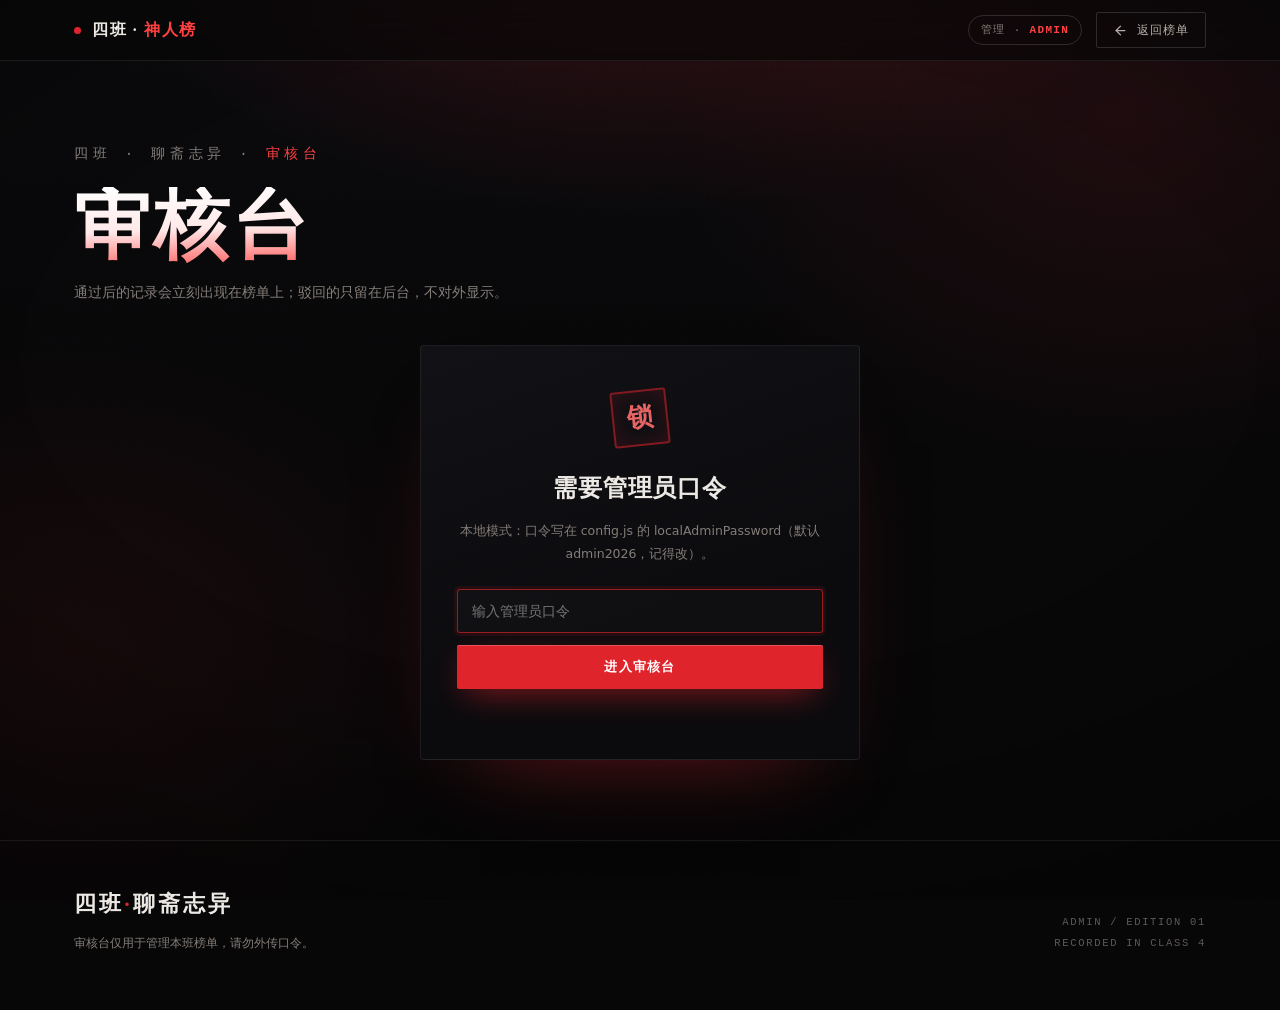
==== admin.html @ 05c6b70c "Add files via upload" ====
<!DOCTYPE html>
<html lang="zh-CN">
<head>
<meta charset="UTF-8" />
<meta name="viewport" content="width=device-width, initial-scale=1" />
<title>审核台 · 四班神人榜</title>
<meta name="description" content="四班神人榜审核台：审核提交的神迹。" />
<meta name="robots" content="noindex,nofollow" />
<link rel="stylesheet" href="styles.css" />
</head>
<body>

<div class="bg-aura" aria-hidden="true"></div>
<div class="bg-grid" aria-hidden="true"></div>
<div class="grain" aria-hidden="true"></div>
<div class="vignette" aria-hidden="true"></div>

<header class="nav">
  <div class="nav-inner">
    <a class="brand" href="index.html">
      <span class="brand-dot" aria-hidden="true"></span>
      <span class="brand-name">四班 · <b>神人榜</b></span>
    </a>
    <div class="nav-right">
      <span class="issue">管理 · <b>ADMIN</b></span>
      <a class="btn btn-ghost btn-sm" href="index.html">
        <svg viewBox="0 0 24 24" fill="none" stroke="currentColor" stroke-width="2" stroke-linecap="round" stroke-linejoin="round" aria-hidden="true"><path d="M19 12H5"/><path d="m12 19-7-7 7-7"/></svg>
        返回榜单
      </a>
    </div>
  </div>
</header>

<main class="wrap admin-main">
  <section class="submit-head">
    <p class="eyebrow">四班 · 聊斋志异 · <b>审核台</b></p>
    <h1>审核台</h1>
    <p>通过后的记录会立刻出现在榜单上；驳回的只留在后台，不对外显示。</p>
  </section>

  <!-- ============ 口令锁 ============ -->
  <div class="lock-card" id="lockView">
    <div class="lock-seal" aria-hidden="true">锁</div>
    <h3>需要管理员口令</h3>
    <p id="lockHint">口令在 config.js 里（本地模式），上线后请改到云函数环境变量。</p>
    <form id="loginForm" autocomplete="off">
      <input id="adminPw" type="password" placeholder="输入管理员口令" autocomplete="current-password" />
      <button class="btn btn-primary" type="submit">进入审核台</button>
    </form>
    <p class="lock-err" id="lockErr" role="alert"></p>
  </div>

  <!-- ============ 审核面板 ============ -->
  <div id="panelView" hidden>
    <div class="admin-top">
      <div class="admin-stats">
        <div><b id="sPending">0</b><span>待审核</span></div>
        <div><b id="sApproved">0</b><span>已上榜</span></div>
        <div><b id="sRejected">0</b><span>已驳回</span></div>
      </div>
      <div class="admin-tools">
        <button class="btn btn-ghost btn-sm" type="button" id="exportBtn">导出 JSON</button>
        <button class="btn btn-ghost btn-sm" type="button" id="refreshBtn">刷新</button>
        <button class="btn btn-ghost btn-sm" type="button" id="logoutBtn">退出</button>
      </div>
    </div>

    <div class="seg" id="tabs" role="group" aria-label="筛选状态">
      <button type="button" data-tab="pending" aria-pressed="true">待审核 <i>0</i></button>
      <button type="button" data-tab="approved" aria-pressed="false">已上榜 <i>0</i></button>
      <button type="button" data-tab="rejected" aria-pressed="false">已驳回 <i>0</i></button>
      <button type="button" data-tab="all" aria-pressed="false">全部 <i>0</i></button>
    </div>

    <ul class="admin-list" id="adminList"></ul>
  </div>
</main>

<footer>
  <div class="wrap foot-inner">
    <div>
      <div class="foot-brand">四班<span>·</span>聊斋志异</div>
      <p class="foot-note" id="adminFootNote">
        审核台仅用于管理本班榜单，请勿外传口令。
      </p>
    </div>
    <div class="foot-meta">
      ADMIN / EDITION 01<br />
      RECORDED IN CLASS 4
    </div>
  </div>
</footer>

<div class="toast" id="toast" role="status" aria-live="polite"></div>

<script src="config.js"></script>
<script src="app-data.js"></script>
<script>
(function () {
  "use strict";

  var API = window.ShenrenAPI;
  var U = window.ShenrenUtil;
  var esc = U.escapeHTML;

  var $ = function (sel) { return document.querySelector(sel); };

  var all = [];
  var tab = "pending";
  var busy = false;

  /* ---------------- Toast ---------------- */

  var toastTimer;
  function toast(html) {
    var el = $("#toast");
    el.innerHTML = html;
    el.classList.add("show");
    clearTimeout(toastTimer);
    toastTimer = setTimeout(function () { el.classList.remove("show"); }, 3200);
  }

  /* ---------------- 登录 ---------------- */

  function showPanel() {
    $("#lockView").hidden = true;
    $("#panelView").hidden = false;
    $("#adminFootNote").textContent = API.mode === "cloud"
      ? "数据来自云端数据库；通过/驳回会立即影响线上榜单。"
      : "本地模式：审核只影响这台浏览器里的数据。";
    load();
  }

  function showLock() {
    $("#panelView").hidden = true;
    $("#lockView").hidden = false;
    $("#adminPw").focus();
  }

  $("#loginForm").addEventListener("submit", function (ev) {
    ev.preventDefault();
    var pw = $("#adminPw").value;
    if (!pw) { $("#lockErr").textContent = "请输入口令"; return; }

    $("#lockErr").textContent = "";
    API.admin.login(pw).then(function (res) {
      if (!res.ok) throw new Error(res.error || "口令不正确");
      $("#adminPw").value = "";
      showPanel();
    }, function (err) {
      $("#lockErr").textContent = err.message || "口令不正确";
    });
  });

  $("#logoutBtn").addEventListener("click", function () {
    API.admin.logout();
    all = [];
    showLock();
    toast("<b>已退出</b>");
  });

  /* ---------------- 列表 ---------------- */

  function statusLabel(s) {
    if (s === "approved") return "已上榜";
    if (s === "rejected") return "已驳回";
    return "待审核";
  }

  function renderList() {
    var counts = { pending: 0, approved: 0, rejected: 0 };
    all.forEach(function (e) { counts[e.status] = (counts[e.status] || 0) + 1; });

    $("#sPending").textContent = counts.pending;
    $("#sApproved").textContent = counts.approved;
    $("#sRejected").textContent = counts.rejected;

    var tabs = document.querySelectorAll("#tabs button");
    for (var i = 0; i < tabs.length; i++) {
      var key = tabs[i].getAttribute("data-tab");
      tabs[i].setAttribute("aria-pressed", String(key === tab));
      tabs[i].querySelector("i").textContent = key === "all" ? all.length : (counts[key] || 0);
    }

    var list = tab === "all" ? all.slice() : all.filter(function (e) { return e.status === tab; });
    var box = $("#adminList");

    if (!list.length) {
      var msg = tab === "pending" ? "没有待审核的记录，喝口水吧。"
        : tab === "approved" ? "还没有上榜的记录。"
        : tab === "rejected" ? "没有驳回的记录。"
        : "一条记录都没有。";
      box.innerHTML = '<li class="admin-empty">' + msg + "</li>";
      return;
    }

    box.innerHTML = list.map(function (e, i) {
      var actions = '<button class="admin-btn ok" type="button" data-act="approve" data-id="' + esc(e.id) + '">通过</button>';
      if (e.status !== "rejected") {
        actions += '<button class="admin-btn warn" type="button" data-act="reject" data-id="' + esc(e.id) + '">' +
          (e.status === "approved" ? "下榜" : "驳回") + "</button>";
      } else {
        actions += '<button class="admin-btn ok" type="button" data-act="approve" data-id="' + esc(e.id) + '">恢复</button>';
      }
      actions += '<button class="admin-btn del" type="button" data-act="delete" data-id="' + esc(e.id) + '">删除</button>';

      return '' +
        '<li class="admin-item">' +
          '<div class="rank">' + String(i + 1).padStart(2, "0") + "</div>" +
          '<div class="avatar" aria-hidden="true">' + esc(e.name.charAt(0)) + "</div>" +
          '<div class="admin-main">' +
            '<div class="admin-title">' +
              "<b>" + esc(e.name) + "</b>" +
              '<span class="status status-' + e.status + '">' + statusLabel(e.status) + "</span>" +
            "</div>" +
            '<div class="admin-meta">记录人 ' + esc(e.author) + " · 提交于 " + esc(U.fmtShort(e.createdAt)) + "</div>" +
            '<ul class="admin-deeds">' +
              e.deeds.map(function (d) { return "<li>" + esc(d) + "</li>"; }).join("") +
            "</ul>" +
          "</div>" +
          '<div class="admin-actions">' + actions + "</div>" +
        "</li>";
    }).join("");
  }

  function load() {
    $("#adminList").innerHTML = '<li class="admin-empty">加载中…</li>';
    return API.admin.list("all").then(function (list) {
      all = list;
      renderList();
    }, function (err) {
      $("#adminList").innerHTML = '<li class="admin-empty">加载失败：' + esc(err.message) + "</li>";
      if (String(err.message).indexOf("口令") > -1 || String(err.message).indexOf("401") > -1) {
        API.admin.logout();
        showLock();
      }
    });
  }

  /* ---------------- 操作 ---------------- */

  document.addEventListener("click", function (ev) {
    var btn = ev.target.closest("[data-act]");
    if (btn) {
      if (busy) return;
      var action = btn.getAttribute("data-act");
      var id = btn.getAttribute("data-id");
      var item = all.filter(function (e) { return e.id === id; })[0];
      if (!item) return;

      if (action === "delete") {
        if (!window.confirm("删除《" + item.name + "》这条记录？删除后无法恢复。")) return;
      }

      busy = true;
      btn.disabled = true;

      API.admin.act(action, id).then(function () {
        var word = action === "approve" ? "已通过" : action === "reject" ? "已驳回" : "已删除";
        toast("<b>" + word + "</b> · " + esc(item.name));
        return load();
      }, function (err) {
        toast("<b>操作失败</b> · " + esc(err.message));
      }).then(function () {
        busy = false;
        btn.disabled = false;
      });
      return;
    }

    var tabBtn = ev.target.closest("#tabs button");
    if (tabBtn) {
      tab = tabBtn.getAttribute("data-tab");
      renderList();
    }
  });

  $("#refreshBtn").addEventListener("click", function () { load(); });

  $("#tabs").addEventListener("keydown", function (ev) {
    if (ev.key === "Enter" || ev.key === " ") {
      var b = ev.target.closest("button");
      if (b) { ev.preventDefault(); b.click(); }
    }
  });

  /* ---------------- 导出 ---------------- */

  $("#exportBtn").addEventListener("click", function () {
    if (!all.length) { toast("<b>没有数据</b> · 先等同学提交吧"); return; }

    var payload = {
      app: "shenren",
      version: 2,
      exportedAt: new Date().toISOString(),
      entries: all.map(function (e) {
        return { name: e.name, author: e.author, deeds: e.deeds, status: e.status, createdAt: e.createdAt };
      })
    };

    var d = new Date();
    var stamp = d.getFullYear() + "-" + U.pad2(d.getMonth() + 1) + "-" + U.pad2(d.getDate());
    var blob = new Blob([JSON.stringify(payload, null, 2)], { type: "application/json;charset=utf-8" });
    var url = URL.createObjectURL(blob);
    var a = document.createElement("a");
    a.href = url;
    a.download = "神人榜-" + stamp + ".json";
    document.body.appendChild(a);
    a.click();
    document.body.removeChild(a);
    setTimeout(function () { URL.revokeObjectURL(url); }, 1500);

    toast("<b>已导出</b> · " + all.length + " 条记录");
  });

  /* ---------------- 启动 ---------------- */

  if (API.mode === "local") {
    $("#lockHint").textContent = "本地模式：口令写在 config.js 的 localAdminPassword（默认 admin2026，记得改）。";
  } else {
    $("#lockHint").textContent = "口令保存在云函数环境变量 ADMIN_CODE 里，网页端看不到。";
  }

  if (API.admin.has()) showPanel();
  else showLock();
})();
</script>
</body>
</html>
---- styles.css ----
/* ============================================================
   四班 · 神人榜 —— 共用样式
   黑底 + 血色红，中文衬线大标题
   ============================================================ */

/* ============ 变量 ============ */
:root{
  --bg:#070708;
  --bg-2:#0b0b0e;
  --panel:#0f0f12;
  --panel-2:#141418;
  --line:rgba(255,255,255,.075);
  --line-strong:rgba(255,255,255,.14);
  --red:#e0242c;
  --red-bright:#ff4141;
  --red-soft:rgba(224,36,44,.14);
  --red-dim:#8a1219;
  --text:#ece8e4;
  --text-2:#b5aea8;
  --muted:#847d78;
  --serif:"Source Han Serif SC","Noto Serif SC","Songti SC",STSong,"SimSun",serif;
  --sans:"PingFang SC","Microsoft YaHei","Hiragino Sans GB","Noto Sans SC",system-ui,-apple-system,sans-serif;
  --mono:"JetBrains Mono","Cascadia Mono",Consolas,"Courier New",monospace;
  --maxw:1180px;
  --ease:cubic-bezier(.22,.75,.25,1);
}

*,*::before,*::after{box-sizing:border-box;}
[hidden]{display:none !important;}
html{scroll-behavior:smooth;-webkit-text-size-adjust:100%;overflow-x:hidden;}
body{
  margin:0;
  background:var(--bg);
  color:var(--text);
  font-family:var(--sans);
  font-size:15px;
  line-height:1.7;
  -webkit-font-smoothing:antialiased;
  overflow-x:hidden;
}
body.is-locked{overflow:hidden;}
::selection{background:var(--red);color:#fff;}
a{color:inherit;text-decoration:none;}
button{font:inherit;color:inherit;background:none;border:0;cursor:pointer;}
input,textarea{font:inherit;}
h1,h2,h3,h4,p,ul,ol,figure{margin:0;padding:0;}
ul,ol{list-style:none;}
img{max-width:100%;display:block;}

::-webkit-scrollbar{width:10px;height:10px;}
::-webkit-scrollbar-track{background:#0a0a0c;}
::-webkit-scrollbar-thumb{background:#26262b;border-radius:8px;border:2px solid #0a0a0c;}
::-webkit-scrollbar-thumb:hover{background:var(--red-dim);}

/* ============ 背景层 ============ */
.bg-aura{
  position:fixed;inset:0;z-index:0;pointer-events:none;
  background:
    radial-gradient(900px 520px at 50% -12%, rgba(224,36,44,.22), transparent 62%),
    radial-gradient(760px 620px at 88% 12%, rgba(224,36,44,.10), transparent 60%),
    radial-gradient(680px 520px at 6% 72%, rgba(224,36,44,.07), transparent 62%),
    linear-gradient(180deg,#0a0a0d 0%, #070708 42%, #070708 100%);
}
.bg-grid{
  position:fixed;inset:0;z-index:0;pointer-events:none;opacity:.5;
  background-image:
    linear-gradient(rgba(255,255,255,.022) 1px, transparent 1px),
    linear-gradient(90deg, rgba(255,255,255,.022) 1px, transparent 1px);
  background-size:64px 64px;
  mask-image:radial-gradient(1000px 700px at 50% 0%, #000 0%, transparent 78%);
  -webkit-mask-image:radial-gradient(1000px 700px at 50% 0%, #000 0%, transparent 78%);
}
.grain{
  position:fixed;inset:0;z-index:2;pointer-events:none;opacity:.055;mix-blend-mode:overlay;
  background-image:url("data:image/svg+xml,%3Csvg xmlns='http://www.w3.org/2000/svg' width='160' height='160'%3E%3Cfilter id='n'%3E%3CfeTurbulence type='fractalNoise' baseFrequency='.85' numOctaves='3' stitchTiles='stitch'/%3E%3C/filter%3E%3Crect width='160' height='160' filter='url(%23n)'/%3E%3C/svg%3E");
}
.vignette{
  position:fixed;inset:0;z-index:2;pointer-events:none;
  background:radial-gradient(120% 90% at 50% 40%, transparent 40%, rgba(0,0,0,.55) 100%);
}

/* ============ 导航 ============ */
.nav{
  position:sticky;top:0;z-index:40;
  backdrop-filter:blur(18px) saturate(140%);
  -webkit-backdrop-filter:blur(18px) saturate(140%);
  background:rgba(7,7,8,.72);
  border-bottom:1px solid var(--line);
}
.nav-inner{
  max-width:var(--maxw);margin:0 auto;padding:12px 24px;
  display:flex;align-items:center;justify-content:space-between;gap:20px;
}
.brand{display:flex;align-items:center;gap:11px;min-width:0;}
.brand-dot{
  width:7px;height:7px;border-radius:50%;background:var(--red);
  box-shadow:0 0 0 0 rgba(224,36,44,.6);
  animation:pulse 2.4s infinite;
  flex:none;
}
@keyframes pulse{
  0%{box-shadow:0 0 0 0 rgba(224,36,44,.55);}
  70%{box-shadow:0 0 0 9px rgba(224,36,44,0);}
  100%{box-shadow:0 0 0 0 rgba(224,36,44,0);}
}
.brand-name{
  font-family:var(--serif);font-weight:700;font-size:16px;letter-spacing:.1em;white-space:nowrap;
}
.brand-name b{color:var(--red-bright);font-weight:700;}
.nav-links{display:flex;align-items:center;gap:28px;}
.nav-links a{
  font-size:13px;color:var(--text-2);letter-spacing:.08em;position:relative;padding:4px 0;transition:color .25s;
}
.nav-links a::after{
  content:"";position:absolute;left:0;bottom:0;width:0;height:1px;background:var(--red);
  transition:width .3s var(--ease);
}
.nav-links a:hover{color:#fff;}
.nav-links a:hover::after{width:100%;}
.nav-right{display:flex;align-items:center;gap:14px;}
.issue{
  font-family:var(--mono);font-size:11px;letter-spacing:.12em;color:var(--muted);
  border:1px solid var(--line-strong);border-radius:999px;padding:5px 12px;white-space:nowrap;
}
.issue b{color:var(--red-bright);font-weight:600;}

/* ============ 通用容器 ============ */
.wrap{position:relative;z-index:3;width:100%;max-width:var(--maxw);margin:0 auto;padding:0 24px;}
.eyebrow{
  font-family:var(--mono);font-size:11px;letter-spacing:.34em;text-transform:uppercase;
  color:var(--muted);
}
.eyebrow b{color:var(--red-bright);font-weight:500;}

/* ============ 按钮 ============ */
.btn{
  display:inline-flex;align-items:center;justify-content:center;gap:9px;height:44px;padding:0 22px;
  border-radius:2px;font-size:13px;letter-spacing:.1em;
  transition:transform .25s var(--ease), background .25s, border-color .25s, color .25s;
  white-space:nowrap;
}
.btn-primary{
  background:var(--red);color:#fff;font-weight:600;
  box-shadow:0 10px 34px -10px rgba(224,36,44,.75), inset 0 1px 0 rgba(255,255,255,.22);
}
.btn-primary:hover{background:var(--red-bright);transform:translateY(-2px);}
.btn-ghost{border:1px solid var(--line-strong);color:var(--text-2);}
.btn-ghost:hover{border-color:rgba(224,36,44,.6);color:#fff;background:rgba(224,36,44,.07);transform:translateY(-2px);}
.btn-sm{height:36px;padding:0 16px;font-size:12px;letter-spacing:.08em;}
.btn.danger{border-color:rgba(224,36,44,.32);color:#ff8a8a;}
.btn.danger:hover{background:rgba(224,36,44,.14);border-color:rgba(224,36,44,.7);color:#fff;}
.btn svg{width:15px;height:15px;flex:none;}
.btn:disabled{opacity:.45;cursor:not-allowed;transform:none;}

/* ============ HERO ============ */
.hero{position:relative;padding:92px 0 56px;overflow:hidden;}
.hero-ghost{
  position:absolute;right:-4%;top:-16%;z-index:0;
  font-family:var(--serif);font-size:clamp(280px,52vw,640px);line-height:1;
  font-weight:900;color:transparent;
  -webkit-text-stroke:1px rgba(224,36,44,.10);
  user-select:none;pointer-events:none;
}
.hero .wrap{position:relative;z-index:3;}
.hero-top{display:flex;align-items:flex-start;justify-content:space-between;gap:24px;}

.title{
  margin:26px 0 0;
  font-family:var(--serif);
  font-weight:900;
  font-size:clamp(76px,15.5vw,190px);
  line-height:.86;
  letter-spacing:.02em;
  display:flex;align-items:baseline;gap:.06em;
  background:linear-gradient(178deg,#ffffff 0%,#ffe9e9 22%,#ff6b6b 52%,#c8202a 74%,#5c0a0e 100%);
  -webkit-background-clip:text;background-clip:text;
  color:transparent;
  filter:drop-shadow(0 0 42px rgba(224,36,44,.34));
}
.title .slash{
  font-size:.34em;font-weight:400;color:var(--red);
  -webkit-text-fill-color:var(--red);opacity:.8;
  letter-spacing:0;
  transform:translateY(-.28em);
}
.lede{margin-top:26px;max-width:46ch;font-size:16px;line-height:1.9;color:var(--text-2);}
.lede em{font-style:normal;color:#fff;border-bottom:1px solid rgba(224,36,44,.5);padding-bottom:1px;}
.hero-meta{margin-top:30px;display:flex;flex-wrap:wrap;align-items:center;gap:14px;}

.seal{
  flex:none;width:104px;height:104px;
  border:2px solid rgba(224,36,44,.55);
  background:rgba(224,36,44,.05);
  color:rgba(255,99,99,.85);
  font-family:var(--serif);font-weight:700;font-size:20px;line-height:1.05;
  display:grid;place-content:center;text-align:center;letter-spacing:.1em;
  transform:rotate(-7deg);
  box-shadow:inset 0 0 26px rgba(224,36,44,.16), 0 0 40px -12px rgba(224,36,44,.5);
  mix-blend-mode:screen;
  border-radius:3px;
}
.seal span{display:block;}

.embers{position:absolute;inset:0;z-index:1;pointer-events:none;overflow:hidden;}
.ember{
  position:absolute;bottom:-12px;border-radius:50%;
  background:radial-gradient(circle, #ff6a5e 0%, rgba(224,36,44,.65) 45%, transparent 72%);
  opacity:0;
  animation-name:rise;animation-timing-function:linear;animation-iteration-count:infinite;
}
@keyframes rise{
  0%{transform:translate3d(0,0,0) scale(1);opacity:0;}
  12%{opacity:.85;}
  70%{opacity:.5;}
  100%{transform:translate3d(var(--drift,20px),-88vh,0) scale(.35);opacity:0;}
}

/* ============ 播报条 ============ */
.ticker{
  position:relative;z-index:3;
  border-top:1px solid var(--line);border-bottom:1px solid var(--line);
  background:linear-gradient(90deg, rgba(224,36,44,.10), rgba(224,36,44,.02) 30%, transparent 70%);
  overflow:hidden;
}
.ticker-track{
  display:flex;width:max-content;padding:13px 0;
  animation:slide 46s linear infinite;
}
.ticker:hover .ticker-track{animation-play-state:paused;}
@keyframes slide{to{transform:translateX(-50%);}}
.ticker-item{
  display:flex;align-items:center;gap:10px;white-space:nowrap;
  font-size:12.5px;color:var(--text-2);letter-spacing:.04em;
  margin-right:56px;
}
.ticker-item i{
  font-style:normal;font-family:var(--mono);font-size:9.5px;letter-spacing:.14em;
  color:var(--red-bright);border:1px solid rgba(224,36,44,.45);border-radius:2px;padding:1px 6px;
}

/* ============ 数据条 ============ */
.stats{
  position:relative;z-index:3;
  display:grid;grid-template-columns:repeat(4,1fr);
  border-bottom:1px solid var(--line);
}
.stat{padding:34px 8px 34px 0;}
.stat + .stat{padding-left:28px;border-left:1px solid var(--line);}
.stat-num{
  font-family:var(--serif);font-weight:700;font-size:min(46px,4.6vw);line-height:1;
  letter-spacing:-.01em;font-variant-numeric:tabular-nums;color:#fff;
}
.stat-num small{font-size:.4em;color:var(--muted);font-family:var(--mono);margin-left:4px;letter-spacing:.1em;}
.stat-label{
  margin-top:10px;font-family:var(--mono);font-size:10.5px;letter-spacing:.24em;
  text-transform:uppercase;color:var(--muted);
}
.stat:nth-child(2) .stat-num{color:var(--red-bright);}

/* ============ 榜单区 ============ */
.board{position:relative;z-index:3;padding-top:78px;padding-bottom:20px;}
.board-head{
  display:flex;align-items:flex-end;justify-content:space-between;gap:24px;flex-wrap:wrap;
  padding-bottom:26px;
}
.board-title{display:flex;align-items:baseline;gap:14px;}
.board-title h2{font-family:var(--serif);font-size:34px;font-weight:700;letter-spacing:.06em;line-height:1;}
.board-title span{font-family:var(--mono);font-size:11px;letter-spacing:.2em;color:var(--muted);}
.toolbar{display:flex;align-items:center;gap:10px;flex-wrap:wrap;}

.search{
  display:flex;align-items:center;gap:8px;height:38px;padding:0 14px;
  border:1px solid var(--line-strong);border-radius:999px;
  background:rgba(255,255,255,.02);transition:border-color .22s, background .22s;
}
.search:focus-within{border-color:rgba(224,36,44,.6);background:rgba(224,36,44,.05);}
.search svg{width:14px;height:14px;color:var(--muted);flex:none;}
.search input{
  border:0;background:none;outline:none;width:150px;font-size:12.5px;color:var(--text);
  letter-spacing:.04em;
}
.search input::placeholder{color:#5f5955;}

/* 空榜 */
.empty-hero{
  position:relative;overflow:hidden;
  border:1px dashed rgba(224,36,44,.38);
  background:
    radial-gradient(600px 240px at 50% -20%, rgba(224,36,44,.16), transparent 70%),
    linear-gradient(160deg, #121013 0%, #0b0b0e 60%, #09090b 100%);
  border-radius:4px;
  padding:64px 32px 58px;
  text-align:center;
  animation:fadeUp .7s var(--ease) both;
}
.empty-hero::before{
  content:"";position:absolute;inset:0;pointer-events:none;
  background:repeating-linear-gradient(90deg, rgba(255,255,255,.018) 0 1px, transparent 1px 4px);
}
.empty-seal{
  position:relative;width:64px;height:64px;margin:0 auto 24px;
  border:2px solid rgba(224,36,44,.55);border-radius:3px;
  color:rgba(255,110,110,.9);font-family:var(--serif);font-size:30px;font-weight:700;
  display:grid;place-content:center;transform:rotate(-6deg);
  box-shadow:inset 0 0 22px rgba(224,36,44,.18), 0 0 40px -14px rgba(224,36,44,.8);
}
.empty-hero h3{
  position:relative;font-family:var(--serif);font-size:clamp(26px,3vw,34px);font-weight:700;
  letter-spacing:.06em;
}
.empty-hero p{
  position:relative;margin:14px auto 0;max-width:46ch;color:var(--muted);font-size:14px;
}
.empty-actions{
  position:relative;margin-top:30px;display:flex;gap:12px;justify-content:center;flex-wrap:wrap;
}
.empty-hint{
  position:relative;margin-top:22px !important;font-family:var(--mono);font-size:10.5px;
  letter-spacing:.14em;color:#5f5955;
}

/* 榜首卡 */
.featured{
  position:relative;overflow:hidden;
  border:1px solid rgba(224,36,44,.28);
  background:
    radial-gradient(720px 260px at 8% -30%, rgba(224,36,44,.20), transparent 70%),
    linear-gradient(150deg, #151114 0%, #0c0c0f 55%, #0a0a0c 100%);
  padding:34px 34px 30px;
  border-radius:4px;
  box-shadow:0 40px 90px -50px rgba(224,36,44,.55), inset 0 1px 0 rgba(255,255,255,.05);
  animation:fadeUp .7s var(--ease) both;
}
.featured::before{
  content:"";position:absolute;inset:0;pointer-events:none;
  background:repeating-linear-gradient(90deg, rgba(255,255,255,.02) 0 1px, transparent 1px 4px);
  opacity:.35;
}
.featured-rank{
  position:absolute;right:14px;bottom:-34px;
  font-family:var(--serif);font-weight:900;font-size:clamp(130px,20vw,230px);line-height:.8;
  color:transparent;-webkit-text-stroke:1.5px rgba(224,36,44,.36);
  pointer-events:none;user-select:none;letter-spacing:-.02em;
}
.featured-inner{position:relative;display:flex;gap:26px;align-items:flex-start;}
.avatar{
  flex:none;width:54px;height:54px;border-radius:50%;
  display:grid;place-content:center;
  font-family:var(--serif);font-weight:700;font-size:21px;color:#ffe3e3;
  background:linear-gradient(150deg, rgba(224,36,44,.42), rgba(20,20,24,.9) 70%);
  border:1px solid rgba(224,36,44,.45);
  box-shadow:0 0 0 4px rgba(224,36,44,.06), 0 10px 26px -14px rgba(224,36,44,.9);
  transition:transform .35s var(--ease), box-shadow .35s;
}
.avatar-lg{
  width:92px;height:92px;font-size:36px;
  box-shadow:0 0 0 5px rgba(224,36,44,.07), 0 18px 44px -18px rgba(224,36,44,.95);
}
.featured-main{min-width:0;flex:1;}
.featured-top{display:flex;align-items:center;gap:10px;flex-wrap:wrap;margin-bottom:12px;}
.badge{
  font-family:var(--mono);font-size:10px;letter-spacing:.18em;font-weight:600;
  padding:3px 9px;border-radius:2px;border:1px solid transparent;
}
.badge-s{background:var(--red);color:#fff;box-shadow:0 0 22px -6px rgba(224,36,44,.9);}
.badge-a{background:rgba(224,36,44,.18);color:#ff8a8a;border-color:rgba(224,36,44,.45);}
.badge-b{background:rgba(255,255,255,.06);color:#c9c2bd;border-color:var(--line-strong);}
.field-tag{
  font-family:var(--mono);font-size:10px;letter-spacing:.16em;color:var(--muted);
  padding:3px 9px;border:1px solid var(--line);border-radius:2px;
}
.featured h3{
  font-family:var(--serif);font-size:clamp(30px,3.6vw,44px);font-weight:700;line-height:1.15;
  letter-spacing:.02em;
}
.featured h3 em{
  font-style:normal;font-family:var(--sans);font-size:.36em;font-weight:400;
  color:var(--muted);letter-spacing:.16em;margin-left:.6em;vertical-align:.35em;
}
.featured p.desc{
  margin-top:14px;color:var(--text-2);font-size:14.5px;max-width:52ch;
}
.featured-foot{
  margin-top:26px;display:flex;align-items:center;gap:26px;flex-wrap:wrap;
}
.author-line{
  display:flex;align-items:center;gap:10px;
  font-family:var(--mono);font-size:10px;letter-spacing:.18em;color:var(--muted);
}
.author-line b{
  font-family:var(--sans);font-size:13px;font-weight:500;letter-spacing:.06em;color:var(--text);
}

/* 列表 */
.list{margin-top:14px;display:flex;flex-direction:column;}
.row{
  position:relative;display:grid;
  grid-template-columns:64px 54px minmax(0,1fr) 200px;
  align-items:center;gap:18px;
  padding:20px 18px 20px 6px;
  border-bottom:1px solid var(--line);
  cursor:pointer;
  transition:background .28s var(--ease), padding-left .28s var(--ease);
  animation:fadeUp .55s var(--ease) both;
}
.row::before{
  content:"";position:absolute;left:0;top:0;bottom:0;width:2px;
  background:linear-gradient(180deg, var(--red-bright), var(--red-dim));
  transform:scaleY(0);transform-origin:top;
  transition:transform .3s var(--ease);
}
.row:hover,.row:focus-visible{
  background:linear-gradient(90deg, rgba(224,36,44,.075), rgba(224,36,44,.012) 55%, transparent);
  outline:none;
}
.row:hover::before,.row:focus-visible::before{transform:scaleY(1);}
.row:hover .avatar{transform:scale(1.06);box-shadow:0 0 0 4px rgba(224,36,44,.12),0 10px 26px -10px rgba(224,36,44,.9);}
.row:hover .row-name b{color:#fff;}
.row:hover .arrow{opacity:1;transform:translateX(0);}

.rank{
  font-family:var(--serif);font-weight:700;font-size:26px;line-height:1;
  color:transparent;-webkit-text-stroke:1px rgba(224,36,44,.64);
  font-variant-numeric:tabular-nums;letter-spacing:-.02em;
  transition:-webkit-text-stroke-color .3s;
}
.row:hover .rank{-webkit-text-stroke-color:var(--red-bright);}
.row-main{min-width:0;}
.row-name{display:flex;align-items:baseline;gap:10px;flex-wrap:wrap;}
.row-name b{
  font-family:var(--serif);font-size:20px;font-weight:700;letter-spacing:.03em;
  transition:color .25s;
}
.row-name em{
  font-style:normal;font-family:var(--mono);font-size:10.5px;letter-spacing:.16em;color:var(--muted);
}
.row-desc{
  margin-top:5px;font-size:12.8px;color:var(--muted);
  overflow:hidden;text-overflow:ellipsis;white-space:nowrap;
}
.row-author{display:flex;align-items:center;justify-content:flex-end;gap:10px;min-width:0;}
.row-author span{
  font-family:var(--mono);font-size:9.5px;letter-spacing:.18em;color:#8b8580;white-space:nowrap;
}
.row-author b{
  font-size:13px;font-weight:400;color:#dcd6d1;white-space:nowrap;
  overflow:hidden;text-overflow:ellipsis;max-width:110px;
}
.arrow{
  width:16px;height:16px;color:var(--red-bright);opacity:0;transform:translateX(-6px);
  transition:opacity .25s, transform .25s;flex:none;
}

.empty{padding:66px 0;text-align:center;color:var(--muted);}
.empty b{
  display:block;font-family:var(--serif);font-size:22px;color:var(--text-2);margin-bottom:8px;
  font-weight:400;
}

@keyframes fadeUp{
  from{opacity:0;transform:translateY(16px);}
  to{opacity:1;transform:none;}
}

/* ============ 榜规 ============ */
.rules{position:relative;z-index:3;padding-top:64px;padding-bottom:40px;}
.rules-head{display:flex;align-items:baseline;gap:16px;margin-bottom:38px;}
.rules-head h2{font-family:var(--serif);font-size:34px;font-weight:700;letter-spacing:.06em;}
.rules-grid{
  display:grid;grid-template-columns:repeat(3,1fr);gap:1px;
  background:var(--line);border:1px solid var(--line);
}
.rule{
  background:var(--bg-2);padding:30px 26px 34px;position:relative;overflow:hidden;
  transition:background .3s;
}
.rule:hover{background:#101014;}
.rule-num{font-family:var(--mono);font-size:10.5px;letter-spacing:.24em;color:var(--red-bright);}
.rule h3{margin-top:16px;font-family:var(--serif);font-size:19px;font-weight:700;letter-spacing:.03em;}
.rule p{margin-top:10px;font-size:13px;color:var(--muted);line-height:1.8;}
.rule::after{
  content:"";position:absolute;right:-30px;bottom:-30px;width:90px;height:90px;
  border:1px solid rgba(224,36,44,.16);border-radius:50%;
  transition:transform .5s var(--ease);
}
.rule:hover::after{transform:scale(1.5);}

/* ============ 页脚 ============ */
footer{
  position:relative;z-index:3;margin-top:60px;
  border-top:1px solid var(--line);
  padding:44px 0 56px;
}
.foot-inner{display:flex;align-items:flex-end;justify-content:space-between;gap:30px;flex-wrap:wrap;}
.foot-brand{font-family:var(--serif);font-size:22px;font-weight:700;letter-spacing:.14em;}
.foot-brand span{color:var(--red);}
.foot-note{margin-top:10px;font-size:12px;color:var(--muted);max-width:54ch;line-height:1.8;}
.foot-note code{font-family:var(--mono);font-size:11px;color:#ff8a8a;}
.foot-meta{
  font-family:var(--mono);font-size:10.5px;letter-spacing:.16em;color:#5f5955;text-align:right;
  line-height:2;
}

/* ============ 弹窗 ============ */
.modal{
  position:fixed;inset:0;z-index:80;display:grid;place-items:center;
  padding:24px;
  background:rgba(4,4,6,.78);
  backdrop-filter:blur(10px);-webkit-backdrop-filter:blur(10px);
  opacity:0;visibility:hidden;transition:opacity .3s, visibility .3s;
}
.modal.is-open{opacity:1;visibility:visible;}
.modal-box{
  position:relative;width:min(640px,100%);max-height:86vh;overflow:auto;
  background:linear-gradient(165deg,#121216 0%, #0a0a0c 60%);
  border:1px solid rgba(224,36,44,.30);
  border-radius:4px;
  box-shadow:0 50px 120px -40px rgba(0,0,0,.9), 0 0 90px -40px rgba(224,36,44,.6);
  transform:translateY(18px) scale(.985);
  transition:transform .38s var(--ease);
}
.modal.is-open .modal-box{transform:none;}
.modal-close{
  position:absolute;right:14px;top:14px;z-index:2;
  width:34px;height:34px;border-radius:50%;display:grid;place-content:center;
  border:1px solid var(--line-strong);color:var(--text-2);
  transition:all .22s;background:rgba(10,10,12,.6);
}
.modal-close:hover{background:var(--red);border-color:var(--red);color:#fff;transform:rotate(90deg);}
.modal-close svg{width:14px;height:14px;}
.modal-top{
  padding:30px 32px 24px;
  border-bottom:1px solid var(--line);
  background:radial-gradient(520px 200px at 0% 0%, rgba(224,36,44,.16), transparent 70%);
}
.modal-id{display:flex;align-items:center;gap:16px;}
.modal-top h3{
  font-family:var(--serif);font-size:30px;font-weight:700;letter-spacing:.03em;line-height:1.2;
}
.modal-top h3 em{
  font-style:normal;font-family:var(--sans);font-size:12px;font-weight:400;color:var(--muted);
  letter-spacing:.18em;margin-left:.7em;vertical-align:.2em;
}
.modal-tags{display:flex;gap:7px;flex-wrap:wrap;margin-top:16px;}
.modal-body{padding:26px 32px 34px;}
.modal-quote{
  font-family:var(--serif);font-size:16px;line-height:1.9;color:#d9d2cc;
  border-left:2px solid rgba(224,36,44,.6);padding-left:16px;
}
.deeds{margin-top:26px;}
.deeds h4{
  font-family:var(--mono);font-size:10.5px;letter-spacing:.24em;color:var(--muted);
  text-transform:uppercase;margin-bottom:14px;
}
.deeds li{
  display:grid;grid-template-columns:54px 1fr;gap:14px;padding:11px 0;
  border-bottom:1px dashed rgba(255,255,255,.06);font-size:13.5px;color:var(--text-2);
}
.deeds li:last-child{border-bottom:0;}
.deeds li time{
  font-family:var(--mono);font-size:11px;color:var(--red-bright);letter-spacing:.06em;
  padding-top:2px;
}
.modal-actions{
  margin-top:24px;padding-top:18px;border-top:1px dashed var(--line);
  display:flex;justify-content:flex-end;gap:10px;
}

/* ============ 表单（上传页） ============ */
.submit-head{padding:64px 0 40px;}
.submit-head h1{
  margin-top:20px;font-family:var(--serif);font-weight:900;
  font-size:clamp(44px,7vw,76px);line-height:1;letter-spacing:.04em;
  background:linear-gradient(178deg,#fff 0%,#ffe9e9 40%,#ff6b6b 72%,#b01a22 100%);
  -webkit-background-clip:text;background-clip:text;color:transparent;
}
.submit-head p{margin-top:18px;color:var(--muted);font-size:14px;max-width:52ch;}
.submit-grid{
  display:grid;grid-template-columns:1.15fr .85fr;gap:40px;align-items:start;
  padding-bottom:20px;
}
.form-card{
  background:linear-gradient(160deg,#121216 0%, #0b0b0e 65%);
  border:1px solid var(--line);
  border-radius:4px;padding:34px 32px 30px;
  box-shadow:0 40px 90px -60px rgba(224,36,44,.5);
}
.field{margin-bottom:26px;}
.field:last-of-type{margin-bottom:30px;}
.field label{
  display:flex;align-items:baseline;justify-content:space-between;gap:10px;
  font-size:12px;letter-spacing:.16em;color:var(--text-2);margin-bottom:10px;
  font-family:var(--mono);
}
.field label i{font-style:normal;color:var(--red-bright);margin-left:3px;}
.field label span{font-size:10px;color:#5f5955;letter-spacing:.1em;}
.field input,.field textarea{
  width:100%;background:rgba(255,255,255,.02);border:1px solid var(--line-strong);
  border-radius:3px;color:var(--text);padding:12px 14px;outline:none;
  transition:border-color .2s, background .2s, box-shadow .2s;
  font-size:14.5px;line-height:1.75;
}
.field textarea{resize:vertical;min-height:132px;}
.field input::placeholder,.field textarea::placeholder{color:#57514d;}
.field input:focus,.field textarea:focus{
  border-color:rgba(224,36,44,.65);background:rgba(224,36,44,.05);
  box-shadow:0 0 0 3px rgba(224,36,44,.10);
}
.field .hint{font-size:11.5px;color:#6a6460;margin-top:8px;letter-spacing:.04em;}
.field .err{display:none;color:#ff7b7b;font-size:11.5px;margin-top:8px;}
.field.is-invalid input,.field.is-invalid textarea{border-color:rgba(224,36,44,.85);background:rgba(224,36,44,.07);}
.field.is-invalid .err{display:block;}
.form-actions{display:flex;align-items:center;gap:12px;flex-wrap:wrap;}
.form-tip{
  margin-left:auto;font-family:var(--mono);font-size:10px;letter-spacing:.12em;color:#5f5955;
}

/* 预览 */
.preview-col{position:sticky;top:92px;}
.preview-label{
  font-family:var(--mono);font-size:10px;letter-spacing:.24em;color:var(--muted);
  margin-bottom:12px;text-transform:uppercase;
}
.preview-card{
  position:relative;overflow:hidden;
  border:1px solid rgba(224,36,44,.28);border-radius:4px;
  background:
    radial-gradient(520px 200px at 10% -30%, rgba(224,36,44,.18), transparent 70%),
    linear-gradient(150deg,#151114 0%, #0c0c0f 60%, #0a0a0c 100%);
  padding:26px 24px;
}
.preview-card .featured-inner{gap:18px;}
.preview-card .avatar-lg{width:70px;height:70px;font-size:28px;}
.preview-card h3{font-size:26px;}
.preview-card .desc{margin-top:12px;font-size:13.5px;min-height:46px;}
.preview-card .featured-foot{margin-top:20px;justify-content:space-between;}
.preview-note{
  margin-top:12px;font-size:11px;color:#5f5955;font-family:var(--mono);letter-spacing:.1em;
}

/* 已有记录 */
.records-section{margin-top:70px;padding-bottom:20px;}
.records-head{
  display:flex;align-items:flex-end;justify-content:space-between;gap:20px;flex-wrap:wrap;
  padding-bottom:20px;border-bottom:1px solid var(--line);
}
.records-head h2{
  font-family:var(--serif);font-size:26px;font-weight:700;letter-spacing:.05em;
  display:flex;align-items:baseline;gap:12px;
}
.records-head h2 span{
  font-family:var(--mono);font-size:11px;letter-spacing:.18em;color:var(--muted);font-weight:400;
}
.records-tools{display:flex;gap:8px;flex-wrap:wrap;}
.records{display:flex;flex-direction:column;}
.record{
  display:flex;align-items:center;gap:16px;
  padding:16px 6px;border-bottom:1px solid var(--line);
  transition:background .25s;
}
.record:hover{background:rgba(224,36,44,.045);}
.record .rank{font-size:20px;flex:none;width:34px;}
.record .avatar{width:42px;height:42px;font-size:17px;flex:none;}
.record-main{flex:1;min-width:0;}
.record-main b{font-family:var(--serif);font-size:16px;font-weight:700;letter-spacing:.03em;}
.record-main em{
  font-style:normal;font-family:var(--mono);font-size:10px;letter-spacing:.1em;color:var(--muted);
  margin-left:10px;
}
.record-main p{
  margin-top:4px;font-size:12.5px;color:#6f6964;
  overflow:hidden;text-overflow:ellipsis;white-space:nowrap;
}
.rec-del{
  width:32px;height:32px;border-radius:50%;display:grid;place-content:center;
  border:1px solid transparent;color:#6a6460;font-size:17px;line-height:1;
  transition:all .2s;
}
.rec-del:hover{border-color:rgba(224,36,44,.6);color:#ff8a8a;background:rgba(224,36,44,.12);}
.records-empty{
  padding:44px 0;text-align:center;color:var(--muted);font-size:13px;
}

/* 提示条 */
.banner{
  display:flex;align-items:flex-start;gap:12px;
  border:1px solid rgba(224,36,44,.35);background:rgba(224,36,44,.07);
  border-radius:3px;padding:14px 18px;margin:0 0 26px;font-size:12.5px;color:#ffb3b3;
  line-height:1.7;
}
.banner b{color:#fff;}

/* Toast */
.toast{
  position:fixed;left:50%;bottom:34px;transform:translate(-50%,20px);z-index:200;
  background:#141417;border:1px solid rgba(224,36,44,.5);border-radius:3px;
  padding:12px 22px;font-size:13px;color:#fff;opacity:0;pointer-events:none;
  transition:opacity .35s var(--ease), transform .35s var(--ease);
  box-shadow:0 20px 50px -20px #000, 0 0 30px -10px rgba(224,36,44,.6);
  max-width:calc(100vw - 40px);text-align:center;
}
.toast.show{opacity:1;transform:translate(-50%,0);}
.toast b{color:var(--red-bright);}

/* ============ 响应式 ============ */
@media (max-width:900px){
  .nav-links{display:none;}
  .stats{grid-template-columns:repeat(2,1fr);}
  .stat{padding:26px 0;}
  .stat:nth-child(3){border-left:0;padding-left:0;}
  .stat:nth-child(3),.stat:nth-child(4){border-top:1px solid var(--line);}
  .rule{padding:26px 22px 30px;}
  .rules-grid{grid-template-columns:1fr;}
  .seal{display:none;}
  .featured{padding:26px 22px;}
  .featured-inner{gap:18px;}
  .avatar-lg{width:64px;height:64px;font-size:26px;}
  .featured-rank{font-size:150px;bottom:-24px;right:0;}
  .submit-grid{grid-template-columns:1fr;gap:30px;}
  .preview-col{position:static;}
}
@media (max-width:720px){
  .wrap{padding:0 18px;}
  .hero{padding:60px 0 40px;}
  .board{padding-top:56px;padding-bottom:10px;}
  .board-head{flex-direction:column;align-items:flex-start;gap:18px;}
  .toolbar{width:100%;}
  .search{flex:1;}
  .search input{width:100%;}
  .row{
    grid-template-columns:44px 44px minmax(0,1fr);
    grid-template-areas:"rank avatar info" ". . author";
    row-gap:10px;padding:18px 10px 18px 4px;gap:12px;
  }
  .rank{grid-area:rank;font-size:21px;align-self:center;}
  .avatar{grid-area:avatar;width:44px;height:44px;font-size:17px;}
  .row-main{grid-area:info;align-self:center;}
  .row-name b{font-size:17px;}
  .row-desc{display:none;}
  .row-author{grid-area:author;justify-content:flex-start;}
  .row-author b{max-width:none;}
  .arrow{display:none;}
  .featured-foot{gap:18px;}
  .featured-rank{display:none;}
  .modal-top{padding:24px 22px 20px;}
  .modal-body{padding:22px 22px 28px;}
  .modal-top h3{font-size:24px;}
  .deeds li{grid-template-columns:48px 1fr;gap:10px;font-size:13px;}
  .foot-meta{text-align:left;}
  .submit-head{padding:44px 0 28px;}
  .form-card{padding:26px 20px 24px;}
  .empty-hero{padding:48px 20px 44px;}
  .record{gap:12px;}
  .record .rank{font-size:16px;}
  .record .avatar{width:38px;height:38px;font-size:15px;}
  .record-main em{display:block;margin-left:0;}
  .form-tip{display:none;}
  .nav-inner{padding:10px 18px;}
  .issue{display:none;}
}
@media (max-width:420px){
  .title{font-size:72px;}
  .stat-num{font-size:34px;}
  .stats{grid-template-columns:1fr 1fr;}
  .empty-actions .btn{width:100%;}
}

@media (prefers-reduced-motion:reduce){
  *,*::before,*::after{animation-duration:.001ms !important;animation-iteration-count:1 !important;transition-duration:.001ms !important;}
  html{scroll-behavior:auto;}
}

/* ============================================================
   审核流程 / 状态 / 骨架屏
   ============================================================ */

.board-note{
  margin:-10px 0 20px;
  font-family:var(--mono);font-size:10.5px;letter-spacing:.14em;color:#6a6460;
}

.skeleton{
  border:1px solid var(--line);border-radius:4px;
  background:linear-gradient(90deg, rgba(255,255,255,.026) 0%, rgba(255,255,255,.07) 50%, rgba(255,255,255,.026) 100%);
  background-size:200% 100%;
  animation:shimmer 1.3s linear infinite;
}
.skeleton-featured{height:210px;margin-bottom:14px;}
.skeleton-row{height:86px;margin-bottom:2px;}
@keyframes shimmer{to{background-position:-200% 0;}}

.state-error{
  border:1px solid rgba(224,36,44,.35);background:rgba(224,36,44,.06);
  border-radius:4px;padding:34px 28px;text-align:center;
}
.state-error b{
  display:block;font-family:var(--serif);font-size:22px;font-weight:700;color:#ffb3b3;margin-bottom:8px;
}
.state-error p{color:var(--muted);font-size:13px;margin-bottom:18px;}

.submit-note{
  margin-top:22px;padding:14px 18px;border-radius:3px;font-size:13px;line-height:1.7;
  border:1px solid rgba(224,36,44,.35);background:rgba(224,36,44,.07);color:#ffc9c9;
}
.submit-note.is-bad{border-color:rgba(224,36,44,.7);background:rgba(224,36,44,.13);color:#ff9b9b;}

/* ---------- 管理员登录 ---------- */
.admin-main{padding-bottom:20px;}
.lock-card{
  max-width:440px;margin:0 auto;padding:44px 36px 40px;text-align:center;
  border:1px solid var(--line);border-radius:4px;
  background:linear-gradient(160deg,#121216 0%, #0b0b0e 65%);
  box-shadow:0 40px 90px -60px rgba(224,36,44,.6);
}
.lock-seal{
  width:56px;height:56px;margin:0 auto 22px;border:2px solid rgba(224,36,44,.55);border-radius:3px;
  color:rgba(255,110,110,.9);font-family:var(--serif);font-size:26px;font-weight:700;
  display:grid;place-content:center;transform:rotate(-6deg);
  box-shadow:inset 0 0 20px rgba(224,36,44,.18);
}
.lock-card h3{font-family:var(--serif);font-size:24px;font-weight:700;letter-spacing:.04em;}
.lock-card p{margin-top:12px;font-size:12.5px;color:var(--muted);line-height:1.8;}
.lock-card form{margin-top:24px;display:flex;flex-direction:column;gap:12px;}
.lock-card input{
  width:100%;height:44px;padding:0 14px;border-radius:3px;
  border:1px solid var(--line-strong);background:rgba(255,255,255,.02);
  color:var(--text);font-size:14px;outline:none;transition:.2s;
}
.lock-card input:focus{border-color:rgba(224,36,44,.65);box-shadow:0 0 0 3px rgba(224,36,44,.1);}
.lock-err{min-height:18px;margin-top:12px;color:#ff7b7b;font-size:12px;}

/* ---------- 审核面板 ---------- */
.admin-top{
  display:flex;align-items:center;justify-content:space-between;gap:20px;flex-wrap:wrap;
  padding-bottom:22px;border-bottom:1px solid var(--line);
}
.admin-stats{display:flex;gap:34px;}
.admin-stats b{
  display:block;font-family:var(--serif);font-size:30px;font-weight:700;line-height:1.1;
  font-variant-numeric:tabular-nums;
}
.admin-stats b:first-child{color:var(--red-bright);}
.admin-stats span{font-family:var(--mono);font-size:10px;letter-spacing:.2em;color:var(--muted);}
.admin-tools{display:flex;gap:8px;flex-wrap:wrap;}

.seg{display:flex;gap:6px;flex-wrap:wrap;margin:22px 0 10px;}
.seg button{
  padding:8px 16px;border-radius:999px;border:1px solid var(--line-strong);
  font-size:12.5px;color:var(--text-2);letter-spacing:.06em;transition:all .22s var(--ease);
  display:inline-flex;align-items:center;gap:7px;
}
.seg button i{font-style:normal;font-family:var(--mono);font-size:10px;opacity:.6;}
.seg button:hover{border-color:rgba(224,36,44,.5);color:#fff;}
.seg button[aria-pressed="true"]{
  background:var(--red);border-color:var(--red);color:#fff;font-weight:600;
  box-shadow:0 8px 24px -10px rgba(224,36,44,.8);
}

.admin-list{display:flex;flex-direction:column;}
.admin-item{
  display:flex;align-items:flex-start;gap:16px;flex-wrap:wrap;
  padding:20px 6px;border-bottom:1px solid var(--line);
  transition:background .22s;
}
.admin-item:hover{background:rgba(224,36,44,.035);}
.admin-item .rank{flex:none;width:34px;font-size:20px;padding-top:2px;}
.admin-item .avatar{flex:none;width:46px;height:46px;font-size:18px;}
.admin-main{flex:1 1 200px;min-width:0;}
.admin-title{display:flex;align-items:center;gap:10px;flex-wrap:wrap;}
.admin-title b{font-family:var(--serif);font-size:18px;font-weight:700;letter-spacing:.03em;}
.status{
  font-family:var(--mono);font-size:9.5px;letter-spacing:.14em;
  padding:2px 7px;border-radius:2px;border:1px solid transparent;white-space:nowrap;
}
.status-pending{background:rgba(255,255,255,.06);color:#e6dfd9;border-color:var(--line-strong);}
.status-approved{background:rgba(224,36,44,.16);color:#ff8a8a;border-color:rgba(224,36,44,.45);}
.status-rejected{background:rgba(255,255,255,.03);color:#7d7772;border-color:var(--line);}
.admin-meta{
  margin-top:6px;font-family:var(--mono);font-size:10px;letter-spacing:.1em;color:#7d7772;
}
.admin-deeds{margin-top:10px;display:flex;flex-direction:column;gap:5px;}
.admin-deeds li{font-size:13px;color:var(--text-2);line-height:1.7;padding-left:14px;position:relative;}
.admin-deeds li::before{content:"·";position:absolute;left:2px;color:var(--red);}
.admin-actions{flex:none;display:flex;gap:6px;flex-wrap:wrap;justify-content:flex-end;max-width:230px;margin-left:auto;}
.admin-btn{
  padding:6px 12px;border-radius:2px;border:1px solid var(--line-strong);
  font-size:12px;color:var(--text-2);white-space:nowrap;transition:all .2s;
}
.admin-btn.ok:hover{border-color:rgba(224,36,44,.7);background:rgba(224,36,44,.14);color:#fff;}
.admin-btn.warn:hover{border-color:rgba(255,255,255,.35);background:rgba(255,255,255,.06);color:#fff;}
.admin-btn.del{color:#8b8580;}
.admin-btn.del:hover{border-color:rgba(224,36,44,.5);background:rgba(224,36,44,.1);color:#ff7b7b;}
.admin-btn:disabled{opacity:.4;cursor:not-allowed;}
.admin-empty{
  padding:56px 0;text-align:center;color:var(--muted);font-size:13px;
}

@media (max-width:720px){
  .admin-stats{gap:22px;}
  .admin-stats b{font-size:24px;}
  .admin-item{gap:12px;}
  .admin-item .avatar{width:38px;height:38px;font-size:15px;}
  .admin-item .rank{width:26px;font-size:16px;}
  .admin-actions{flex:1 1 100%;justify-content:flex-start;max-width:none;margin-left:0;padding-left:38px;}
  .lock-card{padding:34px 22px 30px;}
  .seg button{padding:7px 12px;font-size:12px;}
}
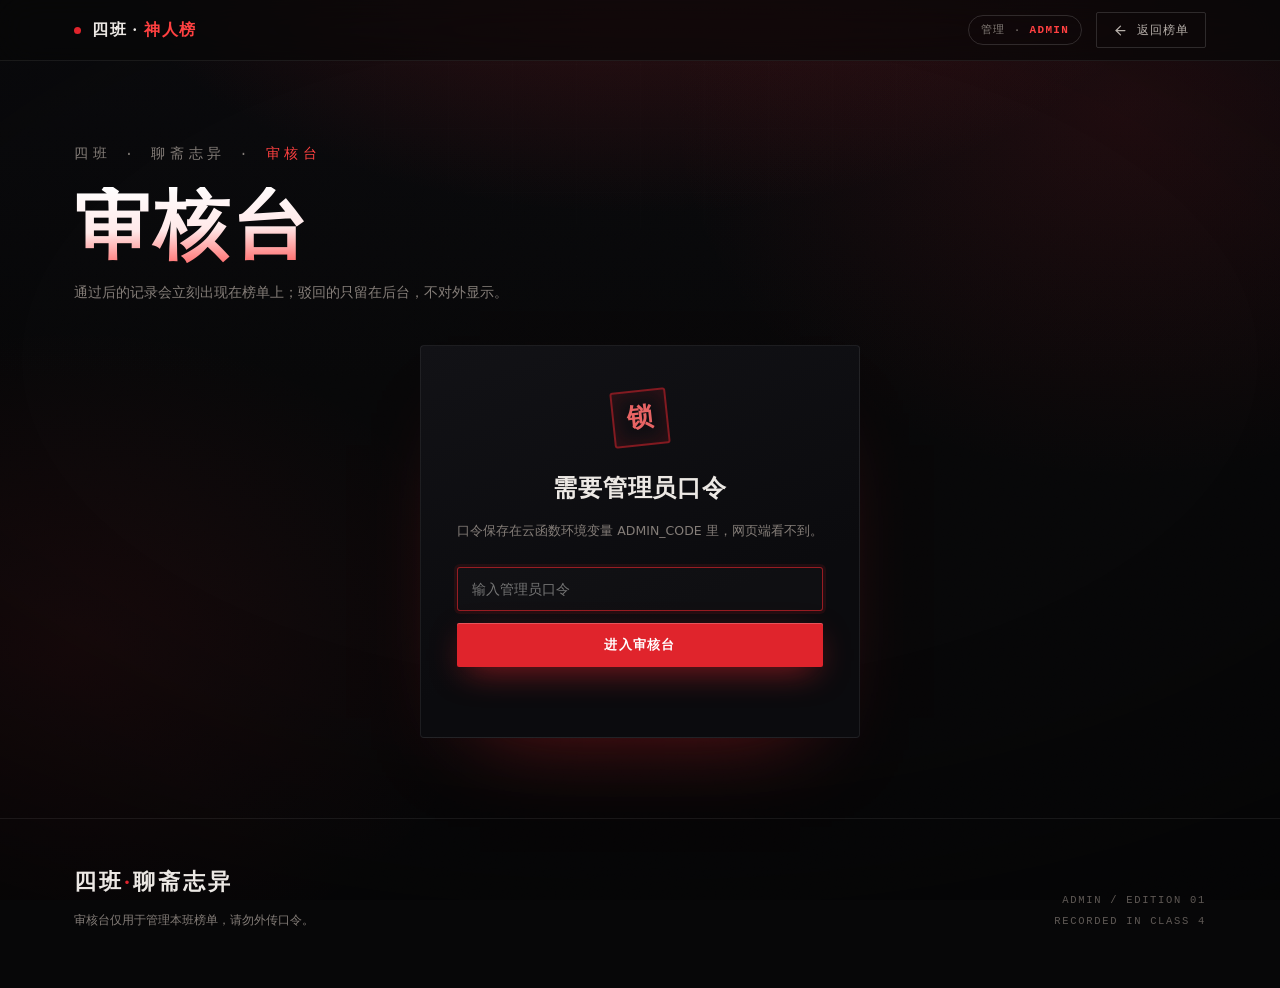
==== commit da8daabb: "Add files via upload" ====
--- a/admin.html
+++ b/admin.html
@@ -211,6 +211,7 @@
           '<div class="admin-main">' +
             '<div class="admin-title">' +
               "<b>" + esc(e.name) + "</b>" +
+              '<span class="field-tag cat-tag">' + esc(e.category) + "</span>" +
               '<span class="status status-' + e.status + '">' + statusLabel(e.status) + "</span>" +
             "</div>" +
             '<div class="admin-meta">记录人 ' + esc(e.author) + " · 提交于 " + esc(U.fmtShort(e.createdAt)) + "</div>" +
@@ -294,7 +295,7 @@
       version: 2,
       exportedAt: new Date().toISOString(),
       entries: all.map(function (e) {
-        return { name: e.name, author: e.author, deeds: e.deeds, status: e.status, createdAt: e.createdAt };
+        return { name: e.name, author: e.author, deeds: e.deeds, status: e.status, category: e.category, createdAt: e.createdAt };
       })
     };
 
--- a/styles.css
+++ b/styles.css
@@ -369,6 +369,10 @@
   font-family:var(--mono);font-size:10px;letter-spacing:.16em;color:var(--muted);
   padding:3px 9px;border:1px solid var(--line);border-radius:2px;
 }
+.cat-tag{
+  color:#ff9b9b;border-color:rgba(224,36,44,.35);background:rgba(224,36,44,.10);
+}
+.row-name .cat-tag{vertical-align:.15em;}
 .featured h3{
   font-family:var(--serif);font-size:clamp(30px,3.6vw,44px);font-weight:700;line-height:1.15;
   letter-spacing:.02em;
@@ -379,6 +383,8 @@
 }
 .featured p.desc{
   margin-top:14px;color:var(--text-2);font-size:14.5px;max-width:52ch;
+  display:-webkit-box;-webkit-line-clamp:3;-webkit-box-orient:vertical;overflow:hidden;
+  white-space:pre-wrap;
 }
 .featured-foot{
   margin-top:26px;display:flex;align-items:center;gap:26px;flex-wrap:wrap;
@@ -632,7 +638,7 @@
 .preview-card .featured-inner{gap:18px;}
 .preview-card .avatar-lg{width:70px;height:70px;font-size:28px;}
 .preview-card h3{font-size:26px;}
-.preview-card .desc{margin-top:12px;font-size:13.5px;min-height:46px;}
+.preview-card .desc{margin-top:12px;font-size:13.5px;min-height:46px;display:-webkit-box;-webkit-line-clamp:3;-webkit-box-orient:vertical;overflow:hidden;}
 .preview-card .featured-foot{margin-top:20px;justify-content:space-between;}
 .preview-note{
   margin-top:12px;font-size:11px;color:#5f5955;font-family:var(--mono);letter-spacing:.1em;
@@ -775,7 +781,7 @@
    ============================================================ */
 
 .board-note{
-  margin:-10px 0 20px;
+  margin:2px 0 20px;
   font-family:var(--mono);font-size:10.5px;letter-spacing:.14em;color:#6a6460;
 }
 
